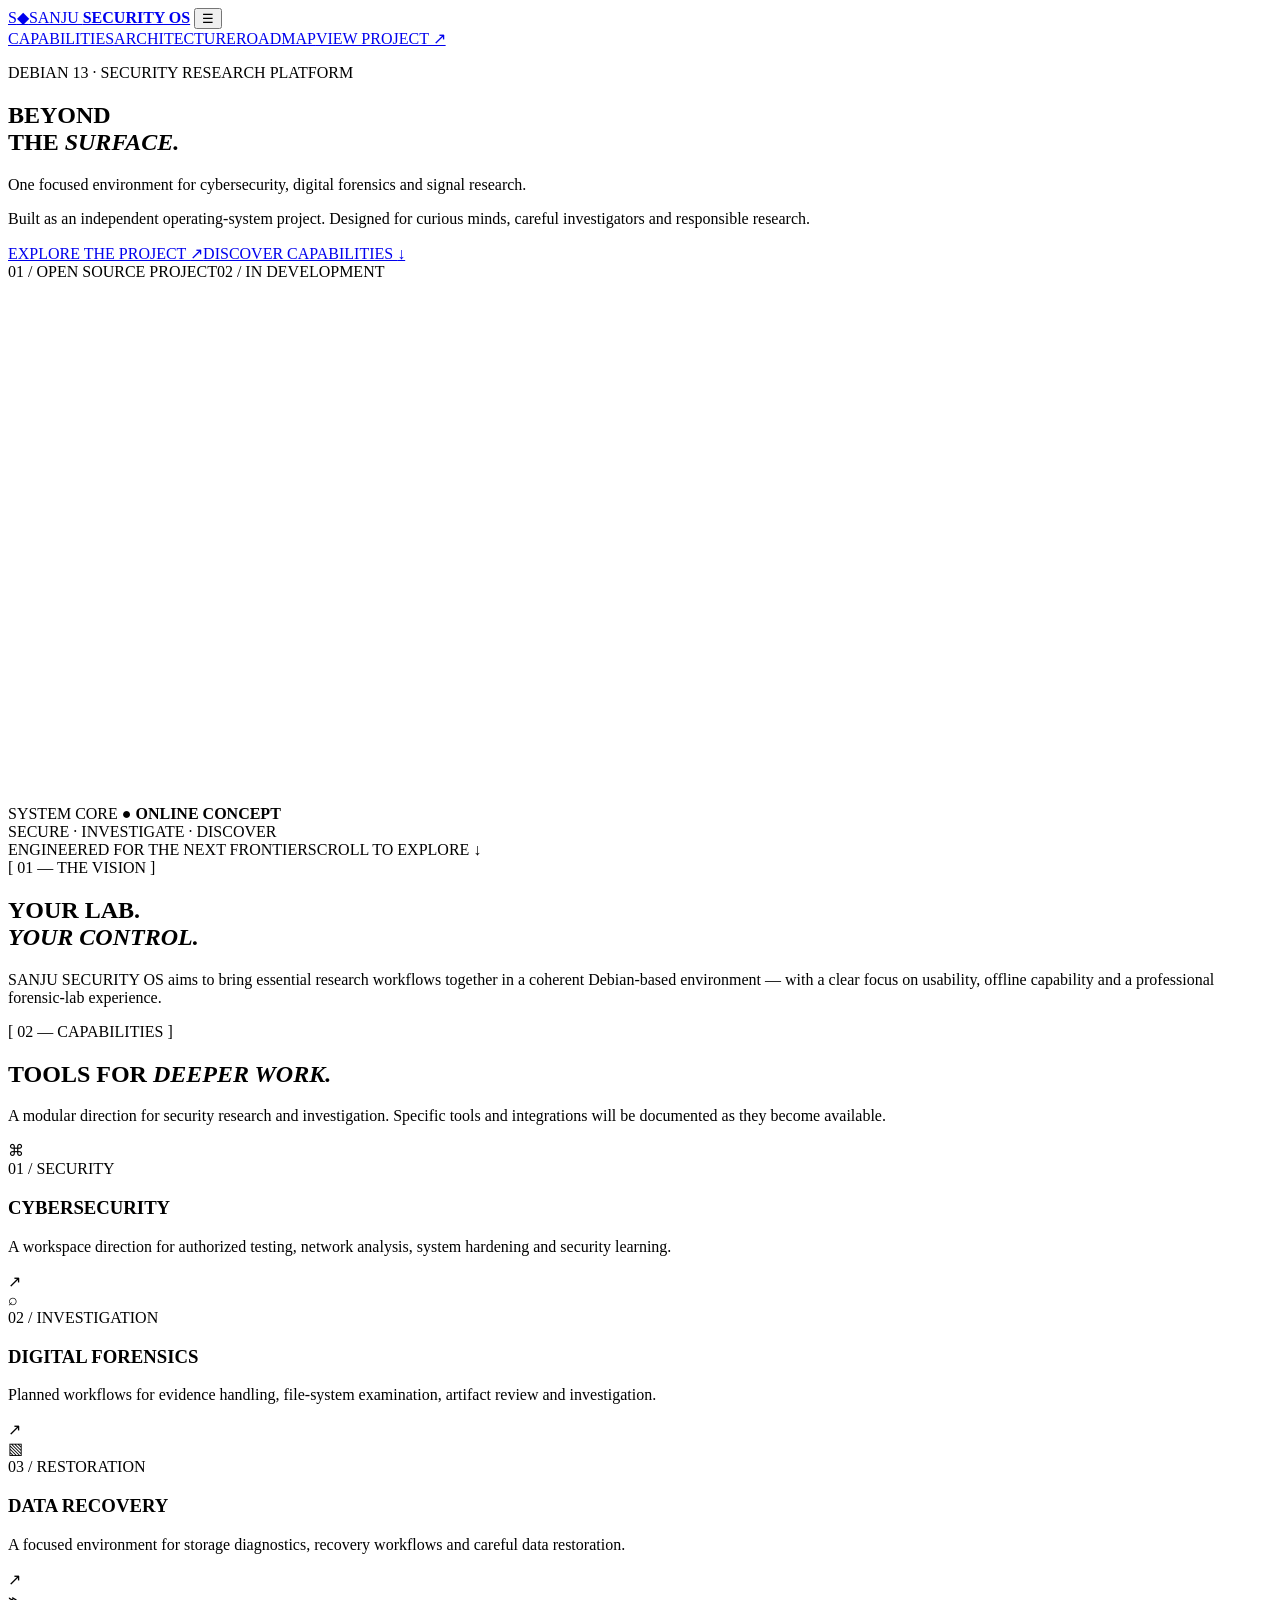
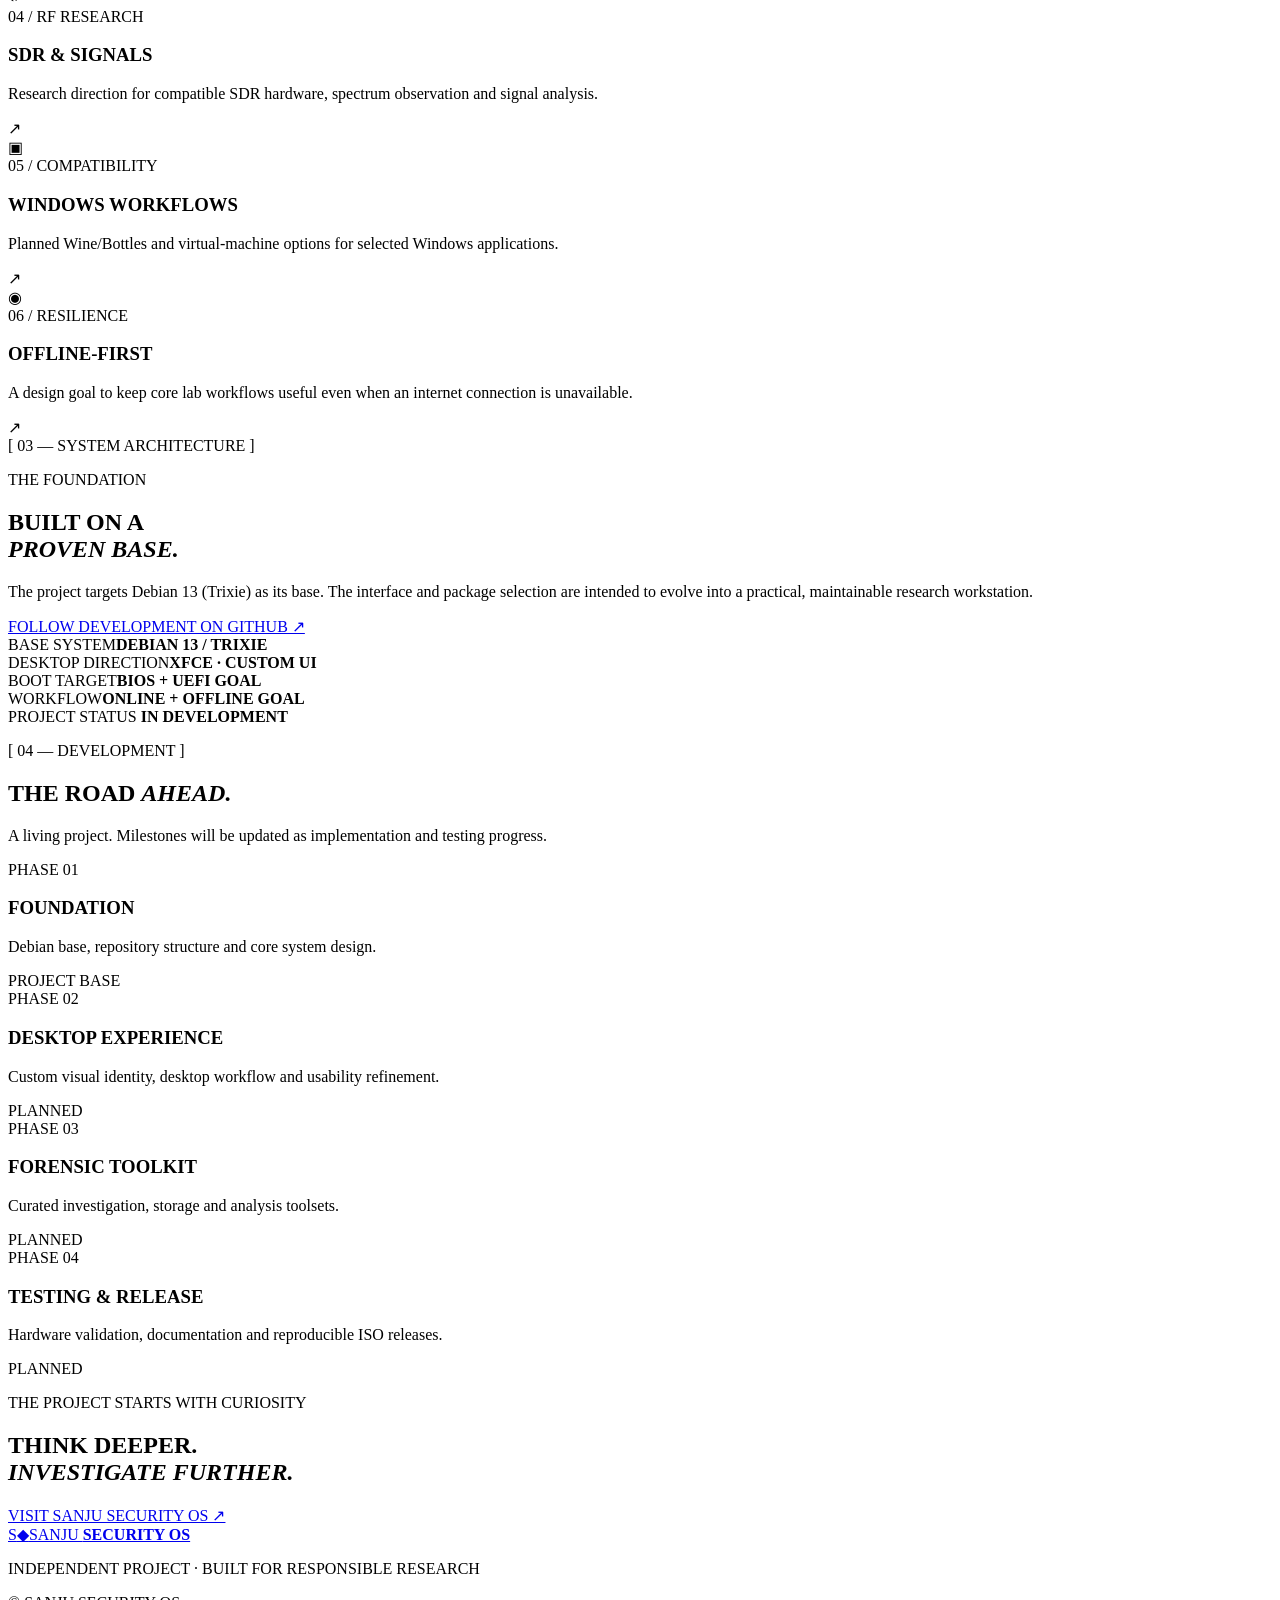
==== index.html @ 7217be0c "Add index.html" ====
<!doctype html>
<html lang="en">
<head>
  <meta charset="utf-8">
  <meta name="viewport" content="width=device-width, initial-scale=1">
  <meta name="theme-color" content="#070b10">
  <meta name="description" content="SANJU SECURITY OS — a Debian 13-based cybersecurity, digital forensics and research workstation project.">
  <title>SANJU SECURITY OS | Beyond the Surface</title>
  <link rel="preconnect" href="https://fonts.googleapis.com">
  <link rel="preconnect" href="https://fonts.gstatic.com" crossorigin>
  <link href="https://fonts.googleapis.com/css2?family=Orbitron:wght@500;600;700;800&family=Rajdhani:wght@400;500;600;700&display=swap" rel="stylesheet">
  <link rel="stylesheet" href="style.css">
</head>
<body>
  <div class="noise" aria-hidden="true"></div>
  <header class="topbar">
    <a class="brand" href="#home" aria-label="SANJU SECURITY OS home"><span class="brand-mark">S<span>◆</span></span><span>SANJU <b>SECURITY OS</b></span></a>
    <button class="menu-toggle" aria-label="Toggle navigation" aria-expanded="false">☰</button>
    <nav class="nav">
      <a href="#features">CAPABILITIES</a><a href="#architecture">ARCHITECTURE</a><a href="#roadmap">ROADMAP</a><a class="nav-cta" href="https://github.com/sanju-codes/SANJU-OS" target="_blank" rel="noreferrer">VIEW PROJECT ↗</a>
    </nav>
  </header>

  <main>
    <section class="hero" id="home">
      <div class="hero-grid"></div>
      <div class="hero-copy">
        <p class="eyebrow"><span class="pulse"></span> DEBIAN 13 · SECURITY RESEARCH PLATFORM</p>
        <h1>BEYOND<br>THE <em>SURFACE.</em></h1>
        <p class="hero-lead">One focused environment for cybersecurity, digital forensics and signal research.</p>
        <p class="hero-note">Built as an independent operating-system project. Designed for curious minds, careful investigators and responsible research.</p>
        <div class="hero-actions"><a class="button primary" href="https://github.com/sanju-codes/SANJU-OS" target="_blank" rel="noreferrer">EXPLORE THE PROJECT <span>↗</span></a><a class="button ghost" href="#features">DISCOVER CAPABILITIES <span>↓</span></a></div>
        <div class="hero-meta"><span>01 / OPEN SOURCE PROJECT</span><span>02 / IN DEVELOPMENT</span></div>
      </div>
      <div class="core-wrap" aria-label="Abstract animated security core illustration">
        <div class="orbit orbit-one"></div><div class="orbit orbit-two"></div><div class="orbit orbit-three"></div>
        <div class="core-halo"></div><canvas id="core-canvas" width="520" height="520"></canvas>
        <div class="core-label label-top">SYSTEM CORE <b>● ONLINE CONCEPT</b></div>
        <div class="core-label label-bottom">SECURE · INVESTIGATE · DISCOVER</div>
      </div>
      <div class="hero-bottom"><span>ENGINEERED FOR THE NEXT FRONTIER</span><span class="scroll-hint">SCROLL TO EXPLORE ↓</span></div>
    </section>

    <section class="intro section-pad">
      <div class="section-index">[ 01 — THE VISION ]</div>
      <div><h2>YOUR LAB.<br><em>YOUR CONTROL.</em></h2><p class="intro-text">SANJU SECURITY OS aims to bring essential research workflows together in a coherent Debian-based environment — with a clear focus on usability, offline capability and a professional forensic-lab experience.</p></div>
    </section>

    <section class="features section-pad" id="features">
      <div class="section-head"><div><p class="eyebrow">[ 02 — CAPABILITIES ]</p><h2>TOOLS FOR <em>DEEPER WORK.</em></h2></div><p class="section-desc">A modular direction for security research and investigation. Specific tools and integrations will be documented as they become available.</p></div>
      <div class="feature-grid">
        <article class="feature-card"><div class="feature-icon">⌘</div><span class="card-no">01 / SECURITY</span><h3>CYBERSECURITY</h3><p>A workspace direction for authorized testing, network analysis, system hardening and security learning.</p><span class="card-arrow">↗</span></article>
        <article class="feature-card"><div class="feature-icon">⌕</div><span class="card-no">02 / INVESTIGATION</span><h3>DIGITAL FORENSICS</h3><p>Planned workflows for evidence handling, file-system examination, artifact review and investigation.</p><span class="card-arrow">↗</span></article>
        <article class="feature-card"><div class="feature-icon">▧</div><span class="card-no">03 / RESTORATION</span><h3>DATA RECOVERY</h3><p>A focused environment for storage diagnostics, recovery workflows and careful data restoration.</p><span class="card-arrow">↗</span></article>
        <article class="feature-card"><div class="feature-icon">⌁</div><span class="card-no">04 / RF RESEARCH</span><h3>SDR &amp; SIGNALS</h3><p>Research direction for compatible SDR hardware, spectrum observation and signal analysis.</p><span class="card-arrow">↗</span></article>
        <article class="feature-card"><div class="feature-icon">▣</div><span class="card-no">05 / COMPATIBILITY</span><h3>WINDOWS WORKFLOWS</h3><p>Planned Wine/Bottles and virtual-machine options for selected Windows applications.</p><span class="card-arrow">↗</span></article>
        <article class="feature-card"><div class="feature-icon">◉</div><span class="card-no">06 / RESILIENCE</span><h3>OFFLINE-FIRST</h3><p>A design goal to keep core lab workflows useful even when an internet connection is unavailable.</p><span class="card-arrow">↗</span></article>
      </div>
    </section>

    <section class="architecture section-pad" id="architecture">
      <div class="section-index">[ 03 — SYSTEM ARCHITECTURE ]</div>
      <div class="architecture-content"><div><p class="eyebrow">THE FOUNDATION</p><h2>BUILT ON A<br><em>PROVEN BASE.</em></h2><p class="section-desc">The project targets Debian 13 (Trixie) as its base. The interface and package selection are intended to evolve into a practical, maintainable research workstation.</p><a class="text-link" href="https://github.com/sanju-codes/SANJU-OS" target="_blank" rel="noreferrer">FOLLOW DEVELOPMENT ON GITHUB ↗</a></div>
        <div class="spec-panel"><div class="spec-row"><span>BASE SYSTEM</span><b>DEBIAN 13 / TRIXIE</b></div><div class="spec-row"><span>DESKTOP DIRECTION</span><b>XFCE · CUSTOM UI</b></div><div class="spec-row"><span>BOOT TARGET</span><b>BIOS + UEFI GOAL</b></div><div class="spec-row"><span>WORKFLOW</span><b>ONLINE + OFFLINE GOAL</b></div><div class="spec-row"><span>PROJECT STATUS</span><b class="status"><i></i> IN DEVELOPMENT</b></div></div>
      </div>
    </section>

    <section class="roadmap section-pad" id="roadmap">
      <div class="section-head"><div><p class="eyebrow">[ 04 — DEVELOPMENT ]</p><h2>THE ROAD <em>AHEAD.</em></h2></div><p class="section-desc">A living project. Milestones will be updated as implementation and testing progress.</p></div>
      <div class="timeline"><div class="milestone"><span class="milestone-no">PHASE 01</span><div><h3>FOUNDATION</h3><p>Debian base, repository structure and core system design.</p></div><span class="milestone-state">PROJECT BASE</span></div><div class="milestone"><span class="milestone-no">PHASE 02</span><div><h3>DESKTOP EXPERIENCE</h3><p>Custom visual identity, desktop workflow and usability refinement.</p></div><span class="milestone-state">PLANNED</span></div><div class="milestone"><span class="milestone-no">PHASE 03</span><div><h3>FORENSIC TOOLKIT</h3><p>Curated investigation, storage and analysis toolsets.</p></div><span class="milestone-state">PLANNED</span></div><div class="milestone"><span class="milestone-no">PHASE 04</span><div><h3>TESTING &amp; RELEASE</h3><p>Hardware validation, documentation and reproducible ISO releases.</p></div><span class="milestone-state">PLANNED</span></div></div>
    </section>

    <section class="closing"><div class="closing-glow"></div><p class="eyebrow">THE PROJECT STARTS WITH CURIOSITY</p><h2>THINK DEEPER.<br><em>INVESTIGATE FURTHER.</em></h2><a class="button primary" href="https://github.com/sanju-codes/SANJU-OS" target="_blank" rel="noreferrer">VISIT SANJU SECURITY OS ↗</a></section>
  </main>
  <footer><a class="brand" href="#home"><span class="brand-mark">S<span>◆</span></span><span>SANJU <b>SECURITY OS</b></span></a><p>INDEPENDENT PROJECT · BUILT FOR RESPONSIBLE RESEARCH</p><span>© <span id="year"></span> SANJU SECURITY OS</span></footer>
  <script src="main.js"></script>
</body>
</html>
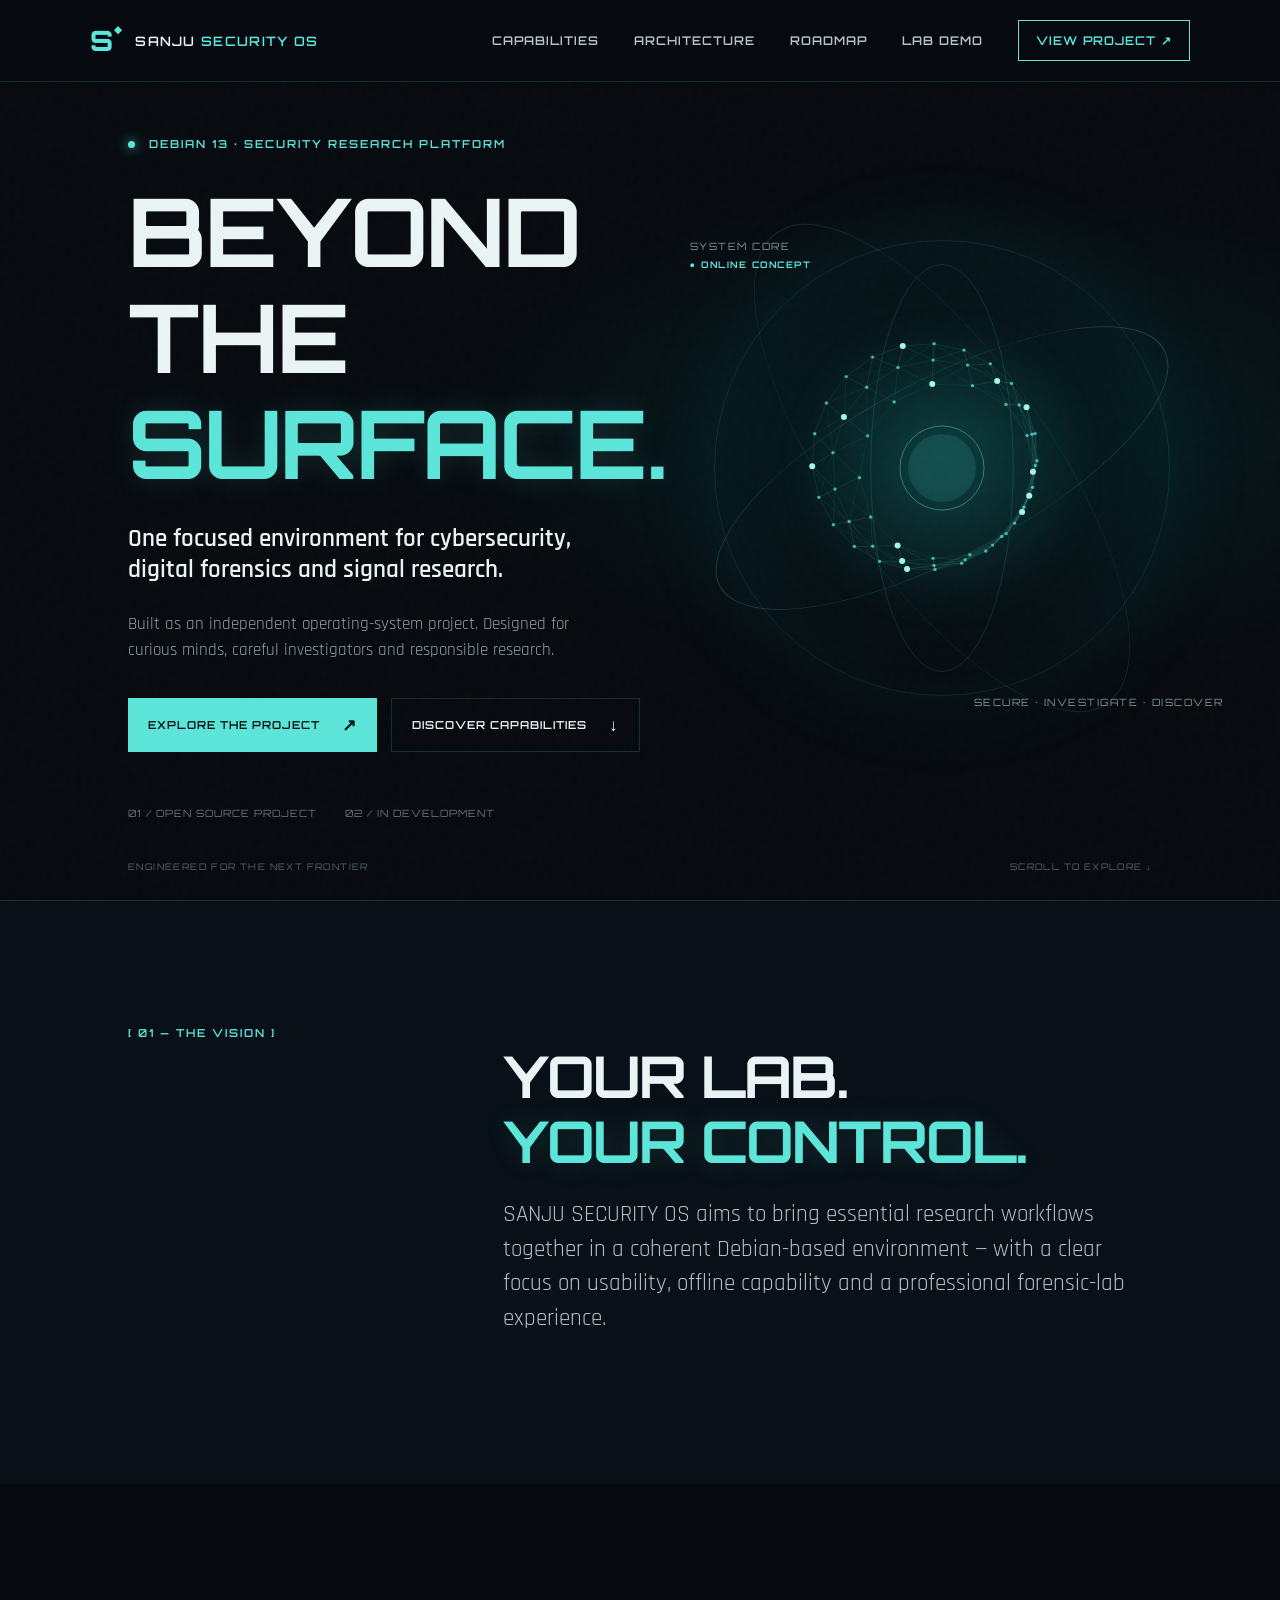
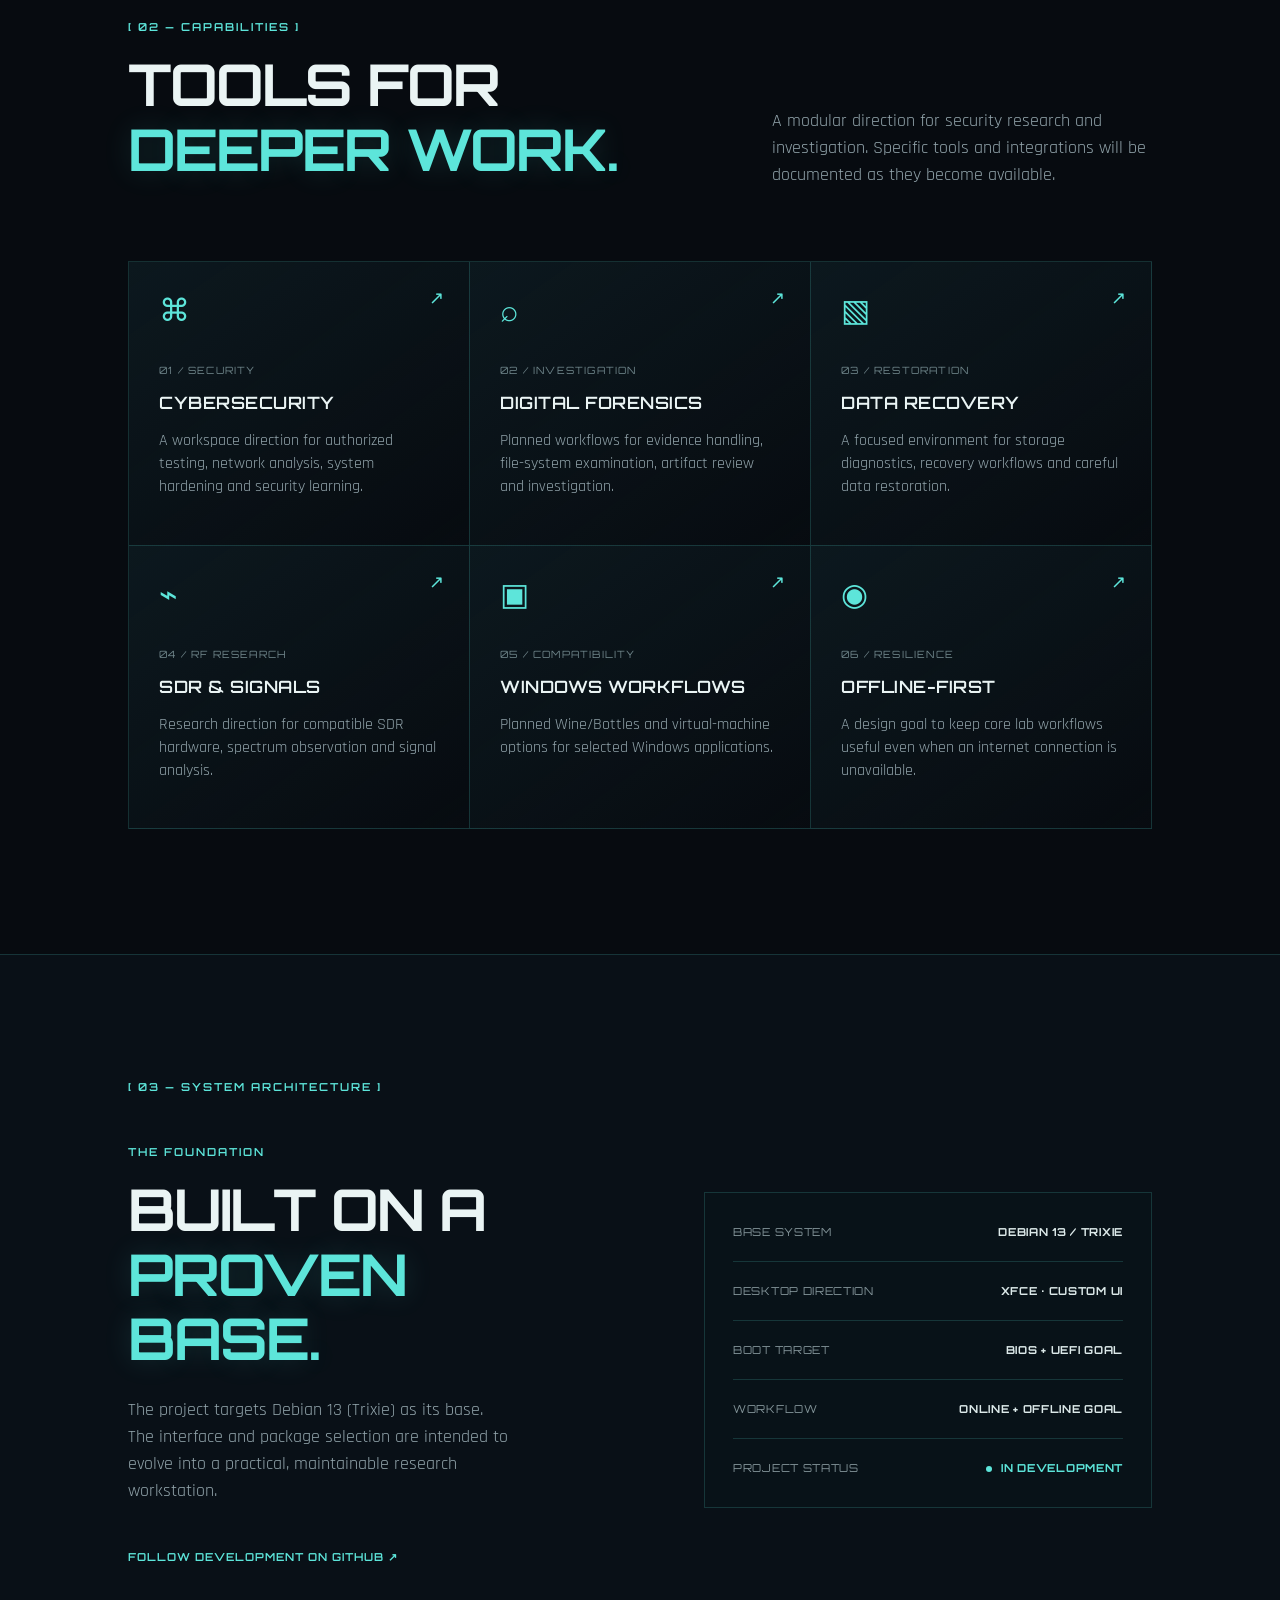
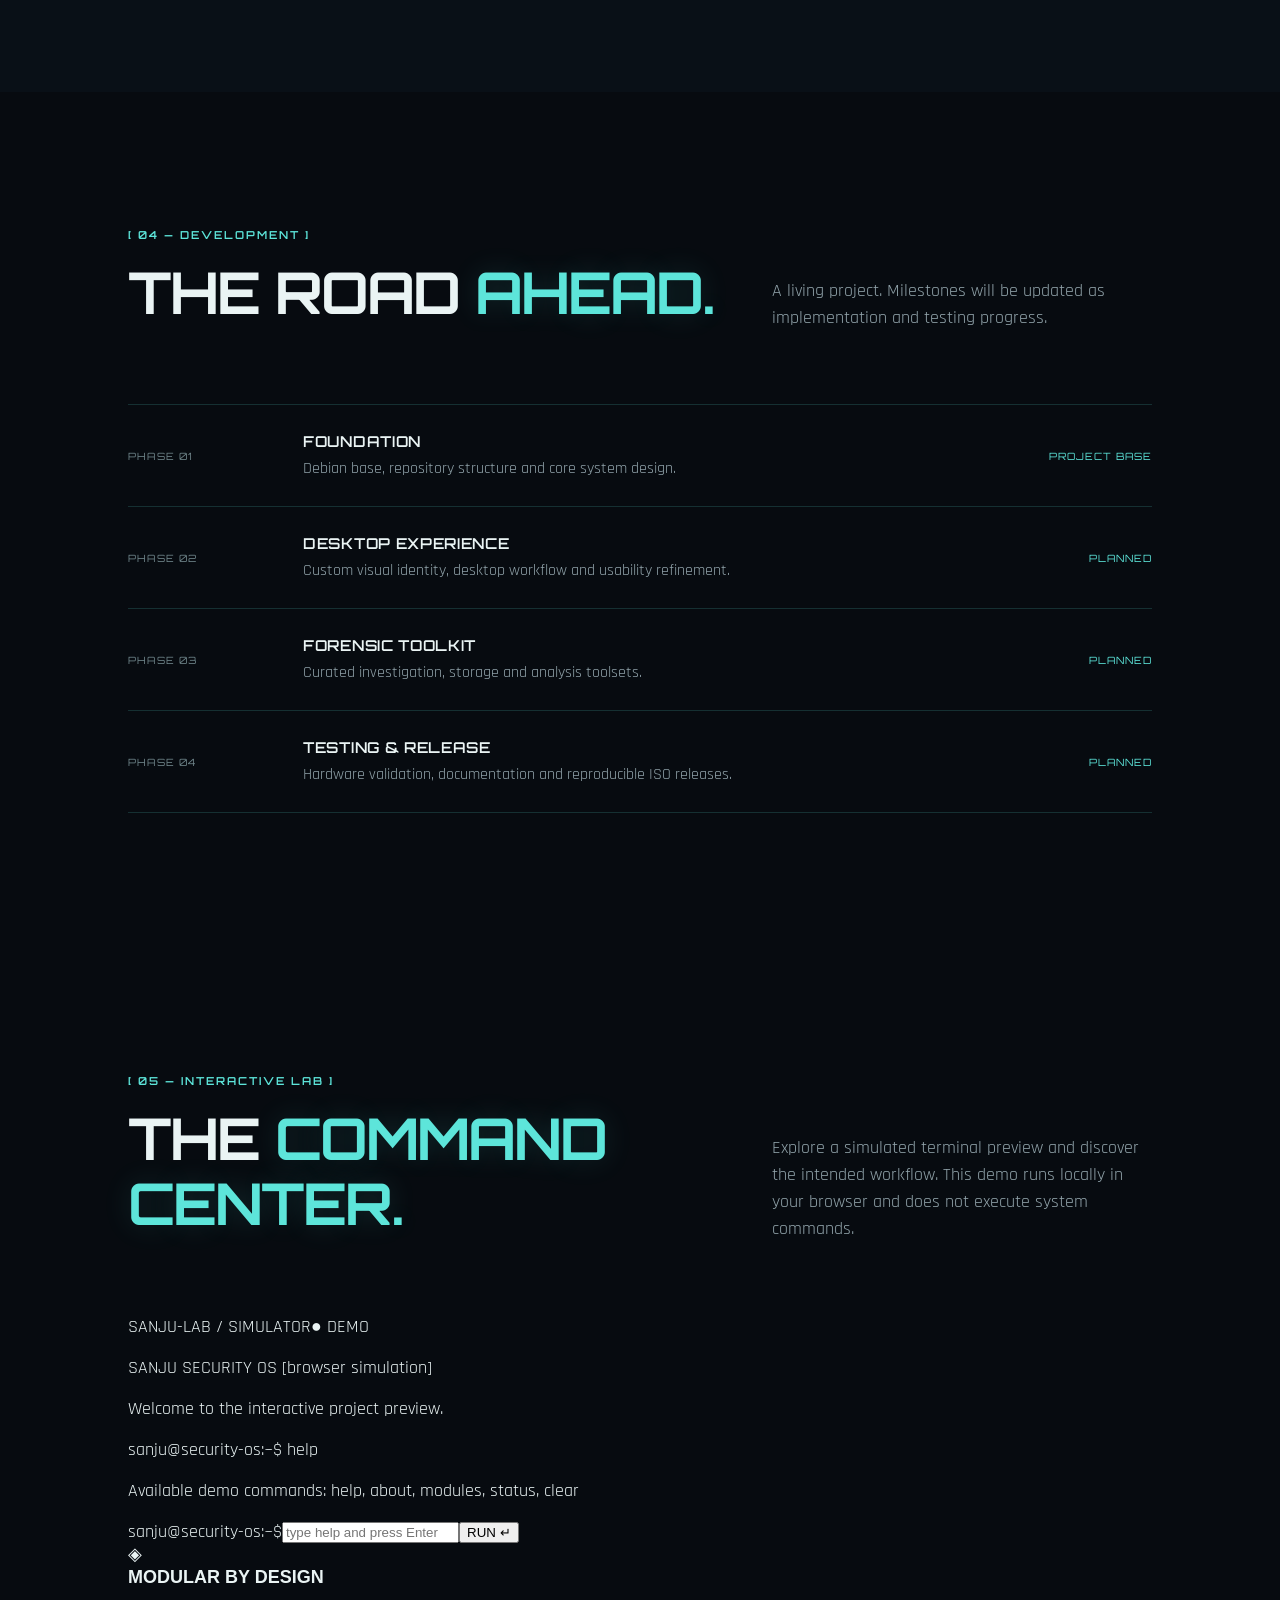
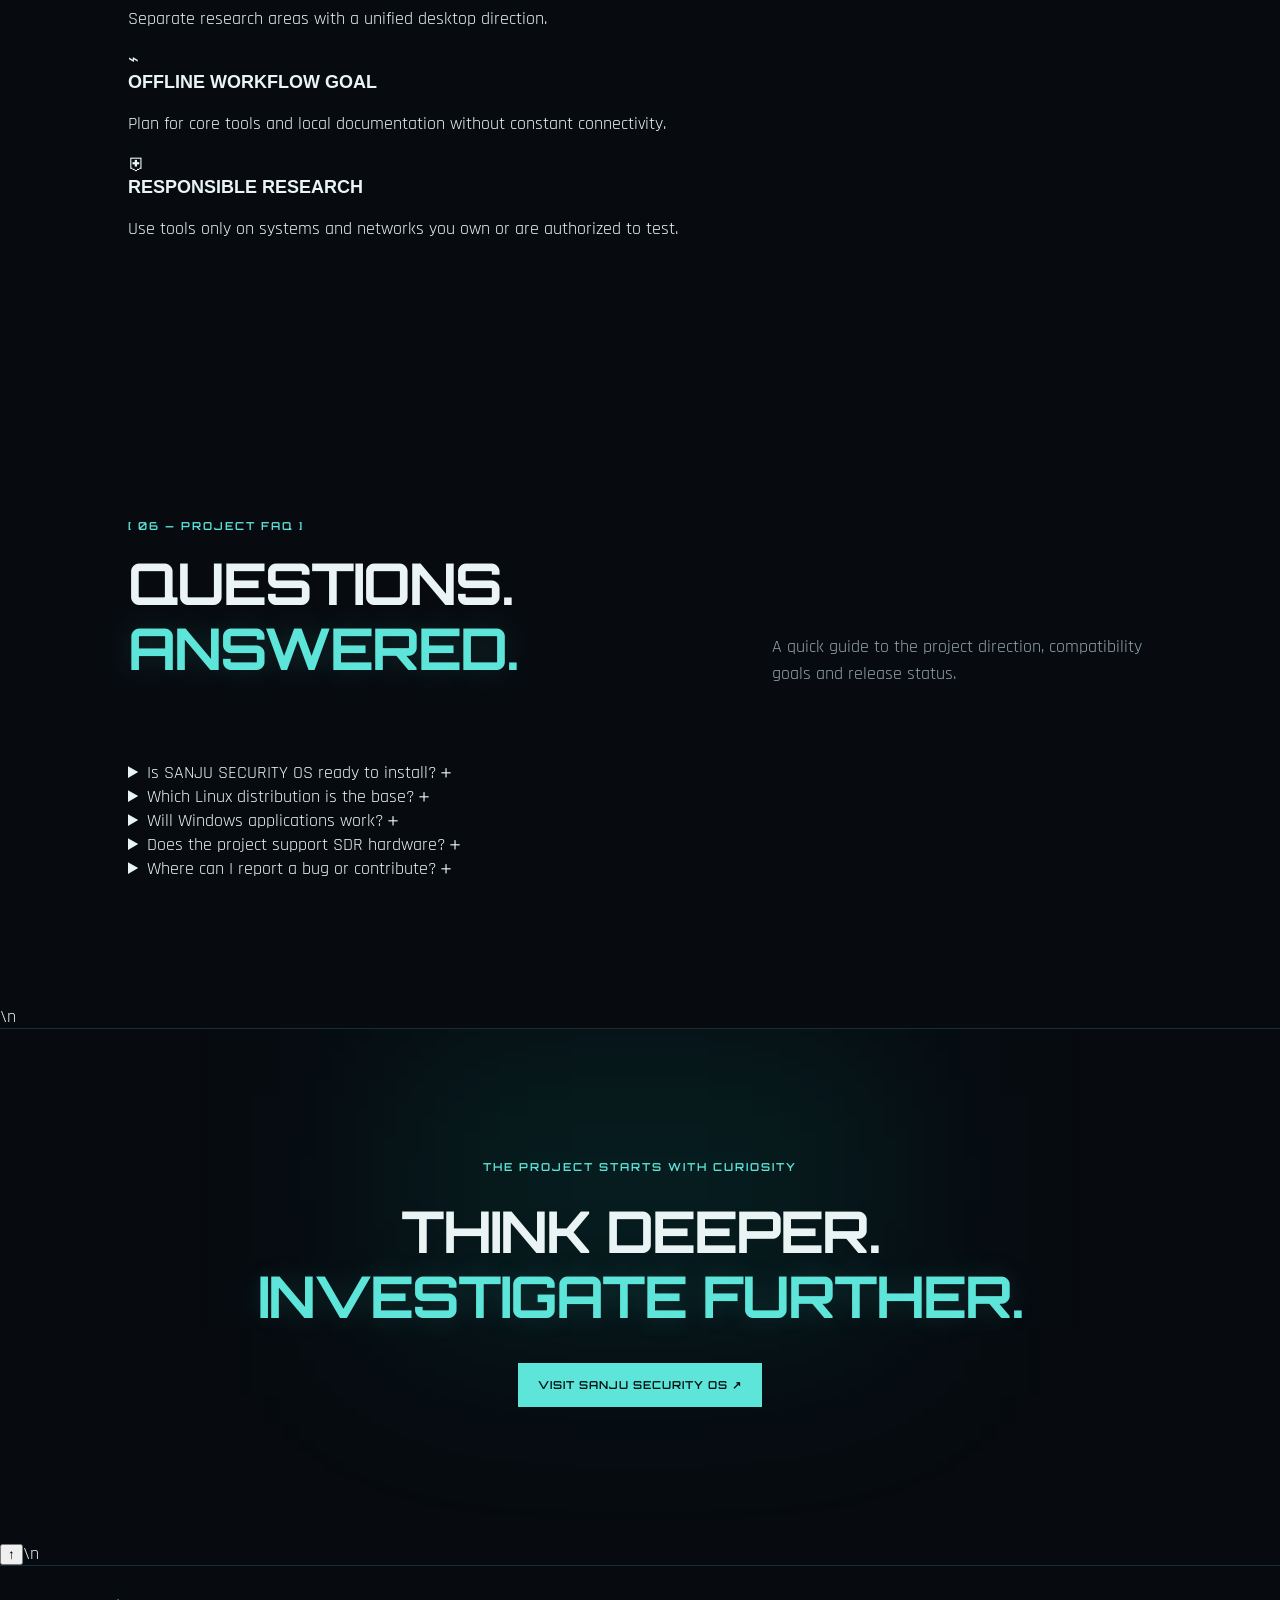
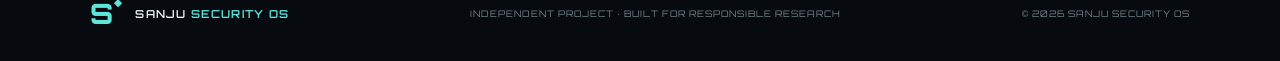
==== commit 980e8830: "Add interactive lab and project FAQ sections" ====
--- a/index.html
+++ b/index.html
@@ -17,7 +17,7 @@
     <a class="brand" href="#home" aria-label="SANJU SECURITY OS home"><span class="brand-mark">S<span>◆</span></span><span>SANJU <b>SECURITY OS</b></span></a>
     <button class="menu-toggle" aria-label="Toggle navigation" aria-expanded="false">☰</button>
     <nav class="nav">
-      <a href="#features">CAPABILITIES</a><a href="#architecture">ARCHITECTURE</a><a href="#roadmap">ROADMAP</a><a class="nav-cta" href="https://github.com/sanju-codes/SANJU-OS" target="_blank" rel="noreferrer">VIEW PROJECT ↗</a>
+      <a href="#features">CAPABILITIES</a><a href="#architecture">ARCHITECTURE</a><a href="#roadmap">ROADMAP</a><a href="#command-center">LAB DEMO</a><a class="nav-cta" href="https://github.com/sanju-codes/SANJU-OS" target="_blank" rel="noreferrer">VIEW PROJECT ↗</a>
     </nav>
   </header>
 
@@ -70,9 +70,32 @@
       <div class="timeline"><div class="milestone"><span class="milestone-no">PHASE 01</span><div><h3>FOUNDATION</h3><p>Debian base, repository structure and core system design.</p></div><span class="milestone-state">PROJECT BASE</span></div><div class="milestone"><span class="milestone-no">PHASE 02</span><div><h3>DESKTOP EXPERIENCE</h3><p>Custom visual identity, desktop workflow and usability refinement.</p></div><span class="milestone-state">PLANNED</span></div><div class="milestone"><span class="milestone-no">PHASE 03</span><div><h3>FORENSIC TOOLKIT</h3><p>Curated investigation, storage and analysis toolsets.</p></div><span class="milestone-state">PLANNED</span></div><div class="milestone"><span class="milestone-no">PHASE 04</span><div><h3>TESTING &amp; RELEASE</h3><p>Hardware validation, documentation and reproducible ISO releases.</p></div><span class="milestone-state">PLANNED</span></div></div>
     </section>
 
-    <section class="closing"><div class="closing-glow"></div><p class="eyebrow">THE PROJECT STARTS WITH CURIOSITY</p><h2>THINK DEEPER.<br><em>INVESTIGATE FURTHER.</em></h2><a class="button primary" href="https://github.com/sanju-codes/SANJU-OS" target="_blank" rel="noreferrer">VISIT SANJU SECURITY OS ↗</a></section>
+
+    <section class="command-center section-pad" id="command-center">
+      <div class="section-head"><div><p class="eyebrow">[ 05 — INTERACTIVE LAB ]</p><h2>THE <em>COMMAND CENTER.</em></h2></div><p class="section-desc">Explore a simulated terminal preview and discover the intended workflow. This demo runs locally in your browser and does not execute system commands.</p></div>
+      <div class="lab-grid">
+        <div class="terminal-card">
+          <div class="terminal-top"><div class="terminal-dots"><i></i><i></i><i></i></div><span>SANJU-LAB / SIMULATOR</span><span class="terminal-live">● DEMO</span></div>
+          <div class="terminal-body" id="terminal-output" aria-live="polite"><p><span class="term-muted">SANJU SECURITY OS [browser simulation]</span></p><p>Welcome to the interactive project preview.</p><p><span class="term-prompt">sanju@security-os:~$</span> <span class="term-command">help</span></p><p class="term-success">Available demo commands: help, about, modules, status, clear</p></div>
+          <form class="terminal-input-row" id="terminal-form"><label for="terminal-input">sanju@security-os:~$</label><input id="terminal-input" autocomplete="off" spellcheck="false" placeholder="type help and press Enter" aria-label="Demo terminal command"><button type="submit">RUN ↵</button></form>
+        </div>
+        <div class="lab-side"><div class="lab-stat"><span class="lab-stat-icon">◈</span><div><b>MODULAR BY DESIGN</b><p>Separate research areas with a unified desktop direction.</p></div></div><div class="lab-stat"><span class="lab-stat-icon">⌁</span><div><b>OFFLINE WORKFLOW GOAL</b><p>Plan for core tools and local documentation without constant connectivity.</p></div></div><div class="lab-stat"><span class="lab-stat-icon">⛨</span><div><b>RESPONSIBLE RESEARCH</b><p>Use tools only on systems and networks you own or are authorized to test.</p></div></div></div>
+      </div>
+    </section>
+
+    <section class="faq section-pad" id="faq">
+      <div class="section-head"><div><p class="eyebrow">[ 06 — PROJECT FAQ ]</p><h2>QUESTIONS.<br><em>ANSWERED.</em></h2></div><p class="section-desc">A quick guide to the project direction, compatibility goals and release status.</p></div>
+      <div class="faq-list">
+        <details><summary>Is SANJU SECURITY OS ready to install?<span>＋</span></summary><p>The project is in development. Check the main OS repository for verified build instructions and published releases before attempting installation.</p></details>
+        <details><summary>Which Linux distribution is the base?<span>＋</span></summary><p>The current project target is Debian 13 (Trixie). Desktop components and package selections may change as development progresses.</p></details>
+        <details><summary>Will Windows applications work?<span>＋</span></summary><p>The direction is a hybrid approach using Wine/Bottles for suitable applications and a Windows virtual machine where full Windows compatibility is required. Compatibility is application- and hardware-dependent.</p></details>
+        <details><summary>Does the project support SDR hardware?<span>＋</span></summary><p>SDR support is a planned research area. Device support depends on the hardware, drivers and selected software packages.</p></details>
+        <details><summary>Where can I report a bug or contribute?<span>＋</span></summary><p>Visit the GitHub repository to review the project, open an issue or follow development updates.</p></details>
+      </div>
+    </section>
+\n    <section class="closing"><div class="closing-glow"></div><p class="eyebrow">THE PROJECT STARTS WITH CURIOSITY</p><h2>THINK DEEPER.<br><em>INVESTIGATE FURTHER.</em></h2><a class="button primary" href="https://github.com/sanju-codes/SANJU-OS" target="_blank" rel="noreferrer">VISIT SANJU SECURITY OS ↗</a></section>
   </main>
-  <footer><a class="brand" href="#home"><span class="brand-mark">S<span>◆</span></span><span>SANJU <b>SECURITY OS</b></span></a><p>INDEPENDENT PROJECT · BUILT FOR RESPONSIBLE RESEARCH</p><span>© <span id="year"></span> SANJU SECURITY OS</span></footer>
+  <button class="back-to-top" id="back-to-top" aria-label="Back to top">↑</button>\n  <footer><a class="brand" href="#home"><span class="brand-mark">S<span>◆</span></span><span>SANJU <b>SECURITY OS</b></span></a><p>INDEPENDENT PROJECT · BUILT FOR RESPONSIBLE RESEARCH</p><span>© <span id="year"></span> SANJU SECURITY OS</span></footer>
   <script src="main.js"></script>
 </body>
 </html>
--- a/style.css
+++ b/style.css
@@ -0,0 +1,4 @@
+:root{--bg:#070b10;--panel:#0b131b;--line:rgba(93,229,218,.17);--cyan:#5de5da;--white:#eaf4f4;--muted:#91a3aa;--font:'Rajdhani',sans-serif;--display:'Orbitron',sans-serif}*{box-sizing:border-box}html{scroll-behavior:smooth}body{margin:0;background:var(--bg);color:var(--white);font-family:var(--font);font-size:18px;overflow-x:hidden}a{color:inherit;text-decoration:none}.noise{position:fixed;inset:0;pointer-events:none;z-index:5;opacity:.035;background-image:url("data:image/svg+xml,%3Csvg viewBox='0 0 180 180' xmlns='http://www.w3.org/2000/svg'%3E%3Cfilter id='n'%3E%3CfeTurbulence type='fractalNoise' baseFrequency='.9' numOctaves='3' stitchTiles='stitch'/%3E%3C/filter%3E%3Crect width='100%25' height='100%25' filter='url(%23n)' opacity='.5'/%3E%3C/svg%3E")}.topbar{height:82px;padding:0 7vw;display:flex;align-items:center;justify-content:space-between;border-bottom:1px solid var(--line);position:absolute;z-index:10;width:100%;top:0;background:rgba(7,11,16,.76);backdrop-filter:blur(14px)}.brand{display:flex;align-items:center;gap:12px;font:600 13px var(--display);letter-spacing:1.3px}.brand b{color:var(--cyan);font-weight:600}.brand-mark{font:800 28px var(--display);color:var(--cyan);position:relative}.brand-mark span{font-size:10px;vertical-align:top}.nav{display:flex;align-items:center;gap:35px;font:600 12px var(--display);letter-spacing:1px;color:#b4c4c8}.nav a:hover,.text-link:hover{color:var(--cyan)}.nav-cta{border:1px solid var(--cyan);padding:12px 17px;color:var(--cyan)}.menu-toggle{display:none;background:none;border:0;color:var(--cyan);font-size:25px}.hero{min-height:760px;height:100vh;max-height:980px;position:relative;display:flex;align-items:center;padding:125px 10vw 80px;overflow:hidden}.hero-grid{position:absolute;inset:0;background-image:linear-gradient(rgba(93,229,218,.045) 1px,transparent 1px),linear-gradient(90deg,rgba(93,229,218,.045) 1px,transparent 1px);background-size:65px 65px;mask-image:linear-gradient(90deg,black,transparent 90%)}.hero:after{content:"";position:absolute;inset:0;background:radial-gradient(ellipse at 76% 48%,rgba(0,175,168,.12),transparent 37%),linear-gradient(90deg,var(--bg) 0%,rgba(7,11,16,.92) 40%,transparent 100%);pointer-events:none}.hero-copy{position:relative;z-index:2;width:55%;max-width:690px}.eyebrow,.section-index{font:600 11px var(--display);letter-spacing:2px;color:var(--cyan)}.pulse{display:inline-block;width:7px;height:7px;border-radius:50%;background:var(--cyan);box-shadow:0 0 12px var(--cyan);margin-right:9px}h1,h2{font-family:var(--display);font-weight:700;letter-spacing:-2px;line-height:1.12}h1{font-size:clamp(48px,7.4vw,100px);margin:27px 0}h1 em,h2 em{font-style:normal;color:var(--cyan);text-shadow:0 0 28px rgba(93,229,218,.16)}.hero-lead{font-size:25px;line-height:1.25;max-width:500px;font-weight:600}.hero-note{color:var(--muted);max-width:480px;line-height:1.55;font-size:17px}.hero-actions{display:flex;gap:14px;margin-top:34px;flex-wrap:wrap}.button{display:inline-flex;align-items:center;gap:22px;padding:15px 20px;font:600 11px var(--display);letter-spacing:1px;transition:.25s}.button span{font-size:17px}.primary{background:var(--cyan);color:#031012}.primary:hover{box-shadow:0 0 30px rgba(93,229,218,.3);transform:translateY(-3px)}.ghost{border:1px solid var(--line);color:var(--white)}.ghost:hover{border-color:var(--cyan);color:var(--cyan)}.hero-meta{display:flex;gap:28px;margin-top:55px;color:#65767c;font:10px var(--display);letter-spacing:1px}.core-wrap{position:absolute;width:min(48vw,600px);aspect-ratio:1;right:3vw;top:50%;transform:translateY(-47%);z-index:1}.core-wrap:before{content:"";position:absolute;inset:12%;border:1px solid rgba(93,229,218,.12);border-radius:50%;box-shadow:0 0 100px rgba(0,190,180,.08),inset 0 0 90px rgba(0,190,180,.06)}#core-canvas{position:absolute;width:100%;height:100%;inset:0}.orbit{position:absolute;border:1px solid rgba(93,229,218,.22);border-radius:50%;inset:8%;transform:rotate(-28deg) scaleY(.35)}.orbit-two{inset:2%;transform:rotate(55deg) scaleY(.38);border-color:rgba(93,229,218,.13)}.orbit-three{inset:16%;transform:rotate(90deg) scaleY(.35);border-color:rgba(93,229,218,.2)}.core-halo{position:absolute;inset:25%;border-radius:50%;background:radial-gradient(circle,rgba(40,226,211,.18),transparent 68%);filter:blur(18px)}.core-label{position:absolute;font:10px var(--display);letter-spacing:1.5px;color:#81969a}.core-label b{display:block;color:var(--cyan);font-size:9px;margin-top:7px}.label-top{top:12%;left:8%}.label-bottom{bottom:10%;right:3%}.hero-bottom{position:absolute;bottom:28px;left:10vw;right:10vw;display:flex;justify-content:space-between;color:#53666d;font:9px var(--display);letter-spacing:1.4px;z-index:2}.section-pad{padding:125px 10vw}.intro{display:grid;grid-template-columns:1fr 2fr;gap:50px;border-top:1px solid var(--line);background:#091017}.intro h2,.section-head h2,.architecture h2,.closing h2{font-size:clamp(34px,4.5vw,58px);margin:18px 0 25px}.intro-text{font-size:23px;line-height:1.5;color:#b0c0c4;max-width:760px}.section-head{display:flex;justify-content:space-between;align-items:end;gap:40px;margin-bottom:55px}.section-desc{max-width:380px;color:var(--muted);line-height:1.5}.feature-grid{display:grid;grid-template-columns:repeat(3,1fr);border-top:1px solid var(--line);border-left:1px solid var(--line)}.feature-card{min-height:260px;padding:30px;border-right:1px solid var(--line);border-bottom:1px solid var(--line);position:relative;background:linear-gradient(145deg,rgba(16,35,42,.55),rgba(7,11,16,.2));transition:.3s}.feature-card:hover{background:rgba(20,58,62,.42);transform:translateY(-4px)}.feature-icon{font-size:31px;color:var(--cyan);margin-bottom:25px}.card-no,.milestone-no{font:10px var(--display);letter-spacing:1.2px;color:#6f858a}.feature-card h3{font:600 17px var(--display);letter-spacing:.5px;margin:12px 0}.feature-card p{color:var(--muted);line-height:1.45;font-size:16px;max-width:290px}.card-arrow{position:absolute;right:25px;top:25px;color:var(--cyan)}.architecture{background:#091017;border-top:1px solid var(--line)}.architecture-content{display:grid;grid-template-columns:1fr 1fr;gap:10vw;align-items:center;margin-top:40px}.architecture h2{margin-top:18px}.text-link{display:inline-block;margin-top:28px;color:var(--cyan);font:600 11px var(--display);letter-spacing:1px}.spec-panel{border:1px solid var(--line);padding:10px 28px;background:rgba(8,19,25,.75)}.spec-row{display:flex;justify-content:space-between;gap:20px;padding:22px 0;border-bottom:1px solid var(--line);font:11px var(--display);letter-spacing:.7px}.spec-row:last-child{border:0}.spec-row span{color:#829398}.spec-row b{color:#dce9e9;text-align:right}.spec-row .status{color:var(--cyan)}.status i{display:inline-block;width:6px;height:6px;background:var(--cyan);border-radius:50%;margin-right:6px}.timeline{border-top:1px solid var(--line)}.milestone{display:grid;grid-template-columns:150px 1fr 150px;align-items:center;gap:25px;padding:27px 0;border-bottom:1px solid var(--line)}.milestone h3{font:600 15px var(--display);letter-spacing:.7px;margin:0 0 7px}.milestone p{margin:0;color:var(--muted);font-size:16px}.milestone-state{text-align:right;color:var(--cyan);font:10px var(--display);letter-spacing:1px}.closing{text-align:center;padding:120px 20px 135px;position:relative;overflow:hidden;border-top:1px solid var(--line)}.closing-glow{position:absolute;width:500px;height:300px;left:50%;top:0;transform:translateX(-50%);background:rgba(0,190,180,.1);filter:blur(100px);pointer-events:none}.closing>*:not(.closing-glow){position:relative}.closing h2{margin:25px 0 35px}footer{border-top:1px solid var(--line);padding:30px 7vw;display:flex;align-items:center;justify-content:space-between;gap:20px;color:#71848a;font:9px var(--display);letter-spacing:1px}footer .brand{color:var(--white);font-size:11px}footer p{margin:0;text-align:center}
+@media(max-width:900px){.topbar{padding:0 6vw}.nav{gap:18px}.hero{padding-left:7vw;padding-right:7vw}.hero-copy{width:65%}.core-wrap{right:-13vw;opacity:.65}.section-pad{padding:95px 7vw}.feature-grid{grid-template-columns:repeat(2,1fr)}.hero-bottom{left:7vw;right:7vw}.intro{grid-template-columns:1fr;gap:15px}.architecture-content{gap:5vw}}
+@media(max-width:640px){body{font-size:16px}.topbar{height:70px}.menu-toggle{display:block}.nav{display:none;position:absolute;top:69px;left:0;right:0;background:#081118;padding:22px 7vw 28px;flex-direction:column;align-items:stretch;border-bottom:1px solid var(--line)}.nav.open{display:flex}.nav a{padding:10px 0}.nav .nav-cta{text-align:center}.hero{height:auto;min-height:790px;padding:150px 7vw 100px;align-items:flex-start}.hero-copy{width:100%}.hero:after{background:linear-gradient(180deg,rgba(7,11,16,.1),var(--bg) 76%)}h1{font-size:clamp(48px,14vw,76px);margin:25px 0}.hero-lead{font-size:21px}.core-wrap{width:100vw;right:-28vw;top:57%;opacity:.33}.hero-meta{gap:12px;flex-wrap:wrap;margin-top:35px;font-size:8px}.hero-bottom{font-size:8px;bottom:20px}.section-pad{padding:78px 7vw}.section-head{display:block;margin-bottom:35px}.section-head .section-desc{margin-top:15px}.intro-text{font-size:19px}.feature-grid{grid-template-columns:1fr}.feature-card{min-height:220px;padding:25px}.architecture-content{grid-template-columns:1fr;gap:35px}.spec-panel{padding:5px 18px}.spec-row{font-size:9px}.milestone{grid-template-columns:75px 1fr;gap:12px;padding:22px 0}.milestone-state{grid-column:2;text-align:left;font-size:9px}.milestone h3{font-size:12px}.milestone p{font-size:14px}.closing{padding:85px 7vw 95px}footer{padding:28px 7vw;flex-wrap:wrap}footer p{order:3;width:100%;text-align:left}footer>span{font-size:8px}}
+@media(prefers-reduced-motion:reduce){html{scroll-behavior:auto}*,*:before,*:after{animation-duration:.01ms!important;animation-iteration-count:1!important;transition-duration:.01ms!important}}
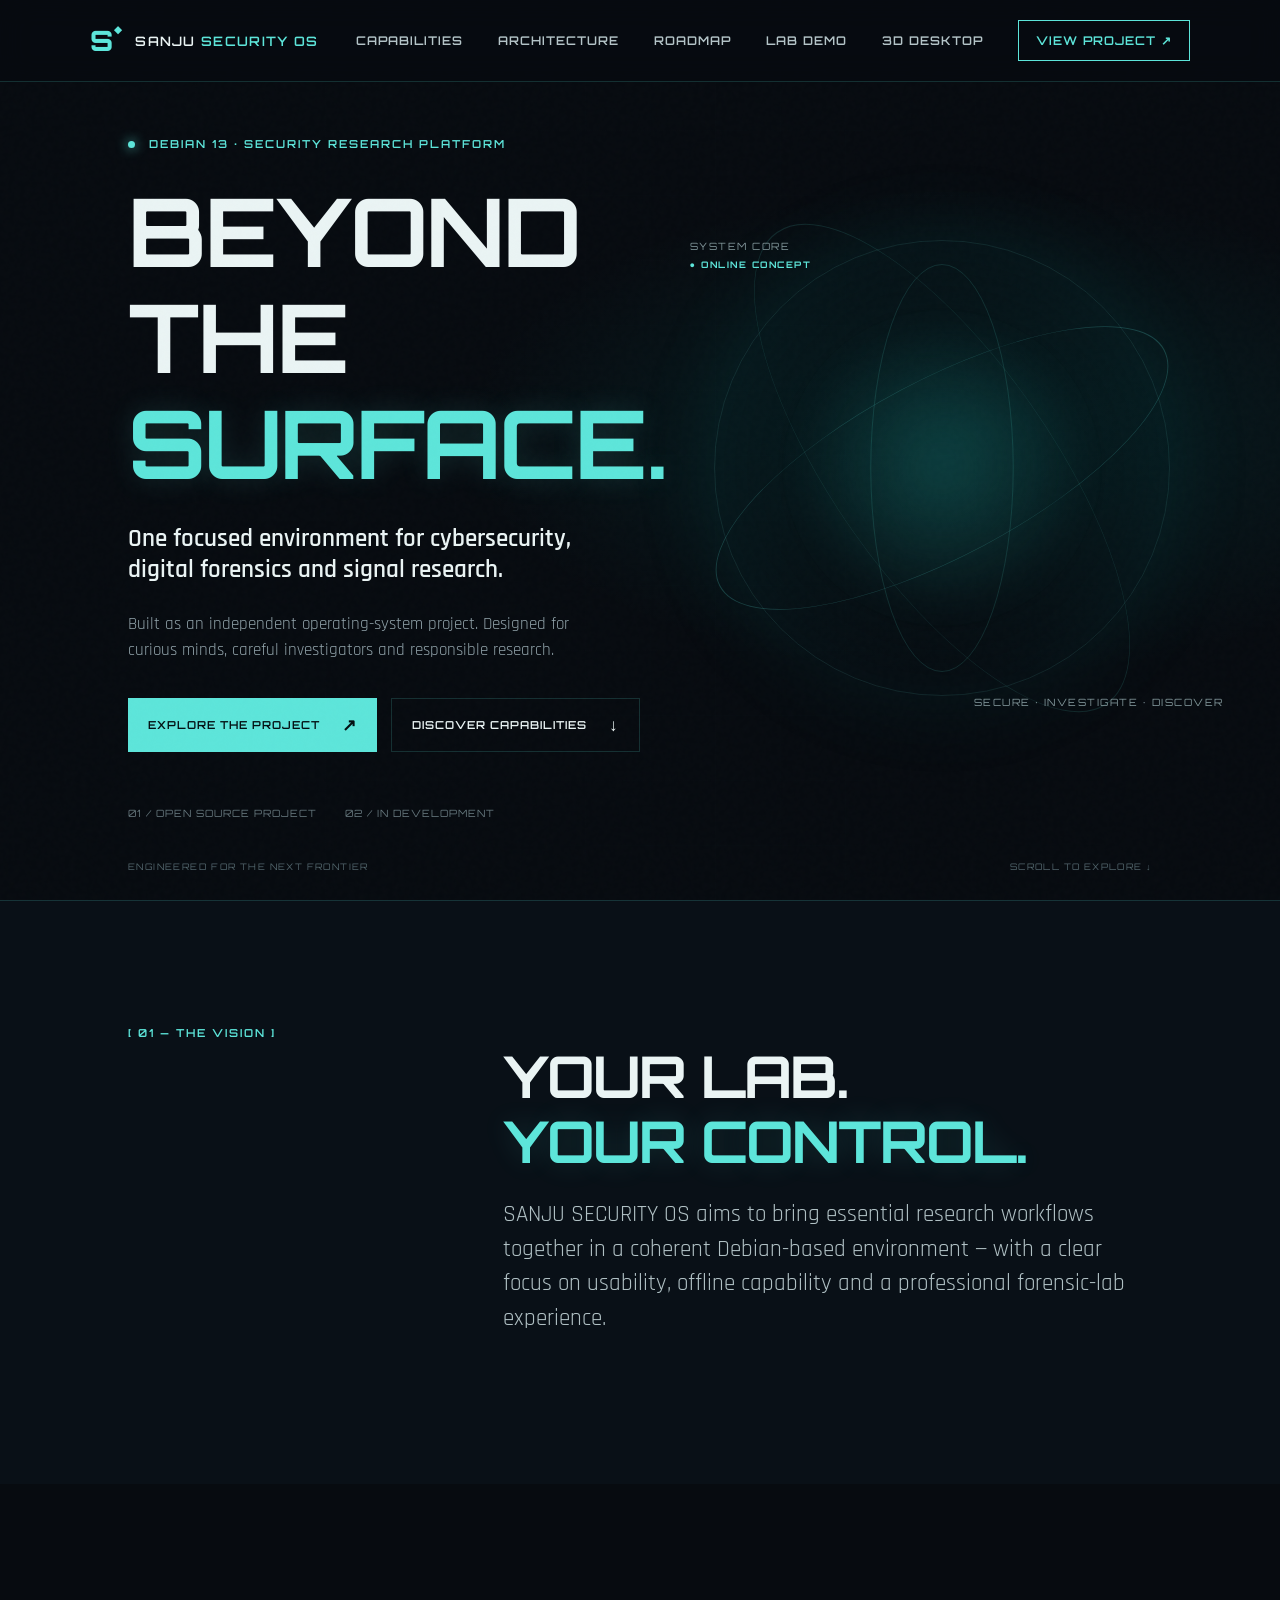
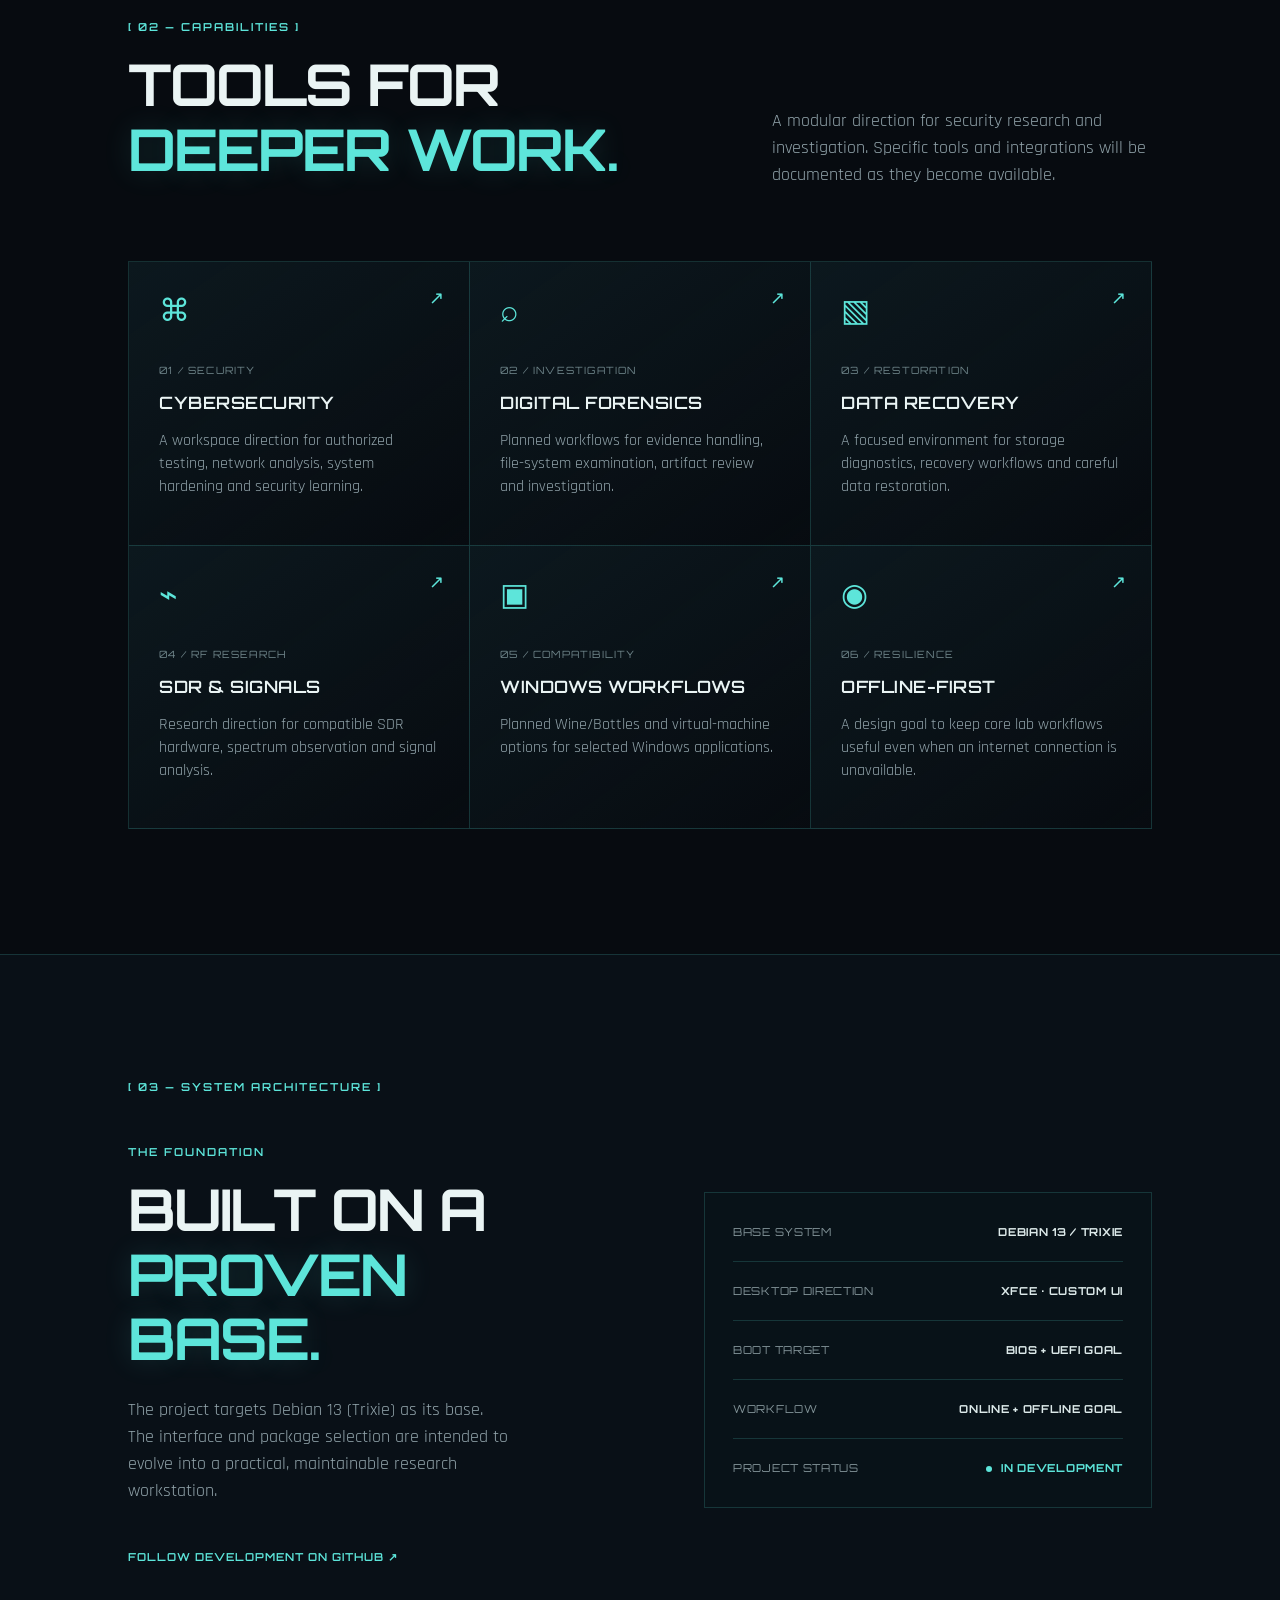
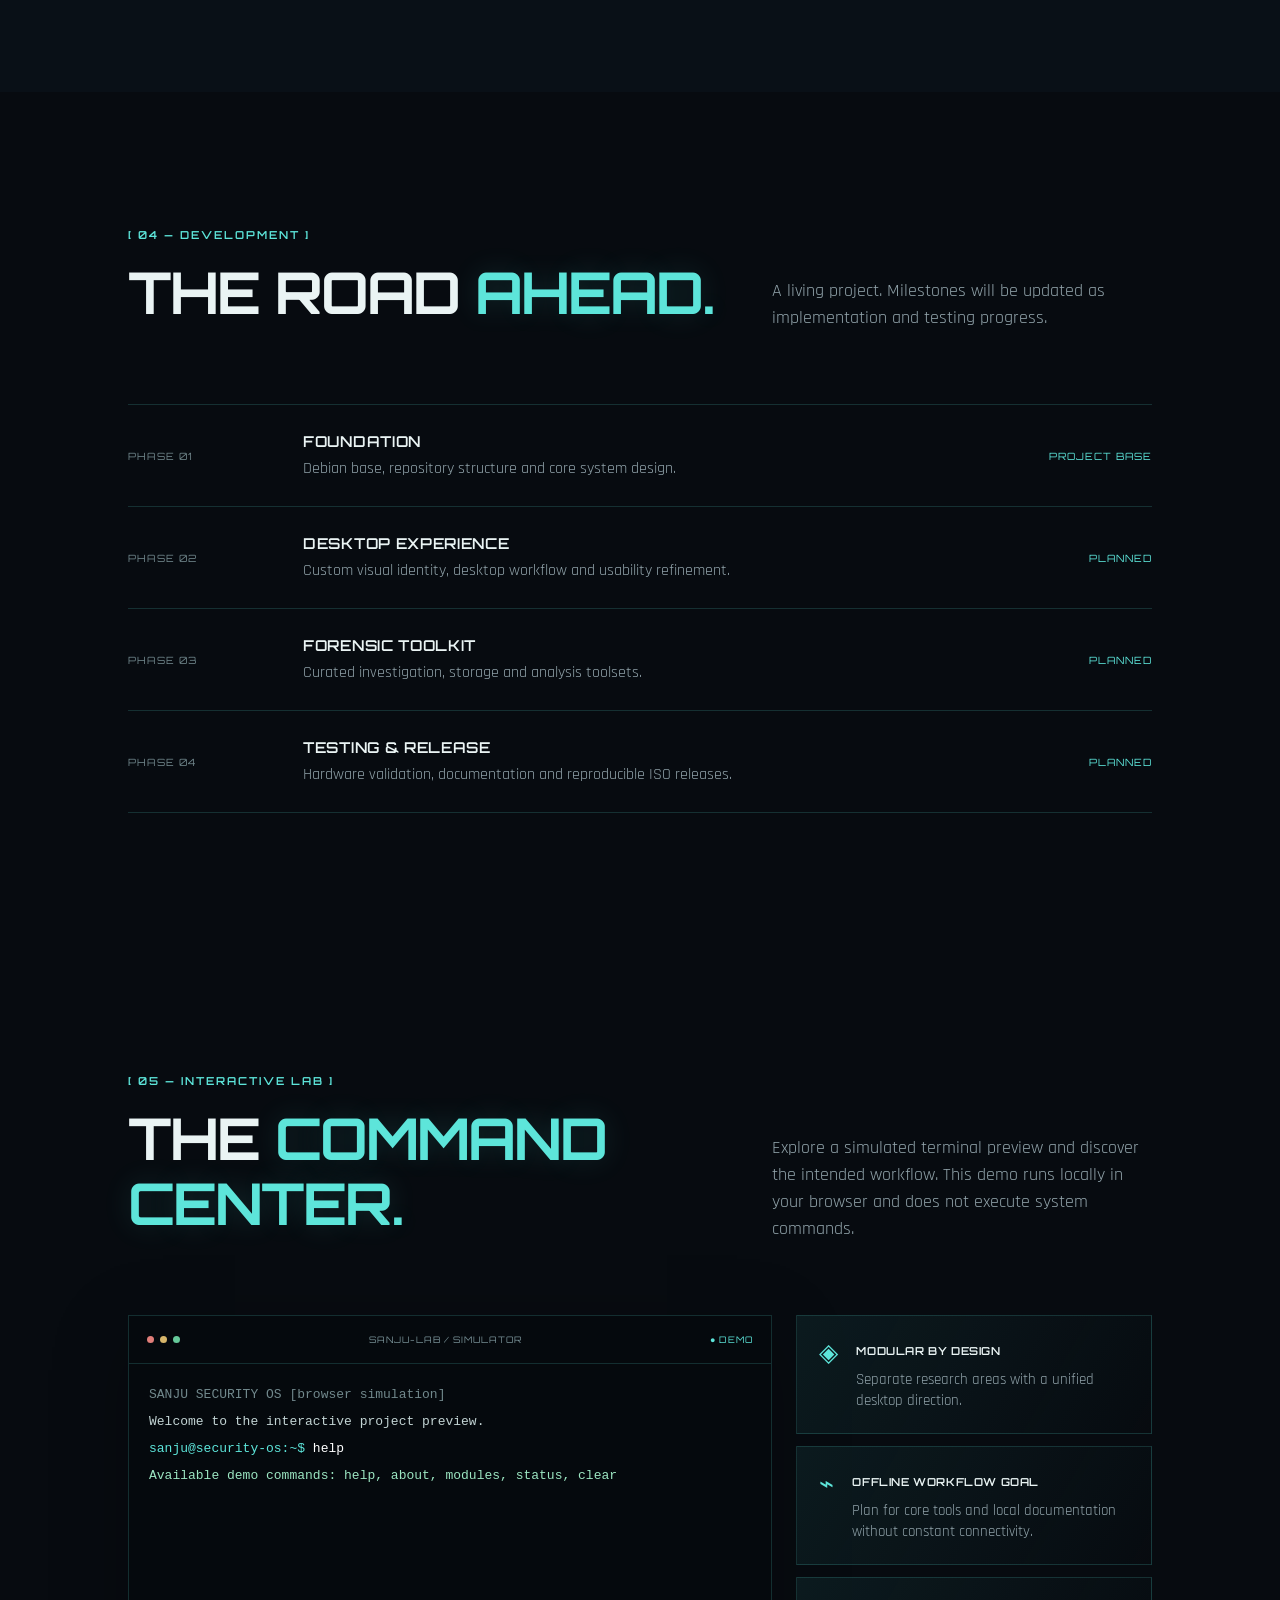
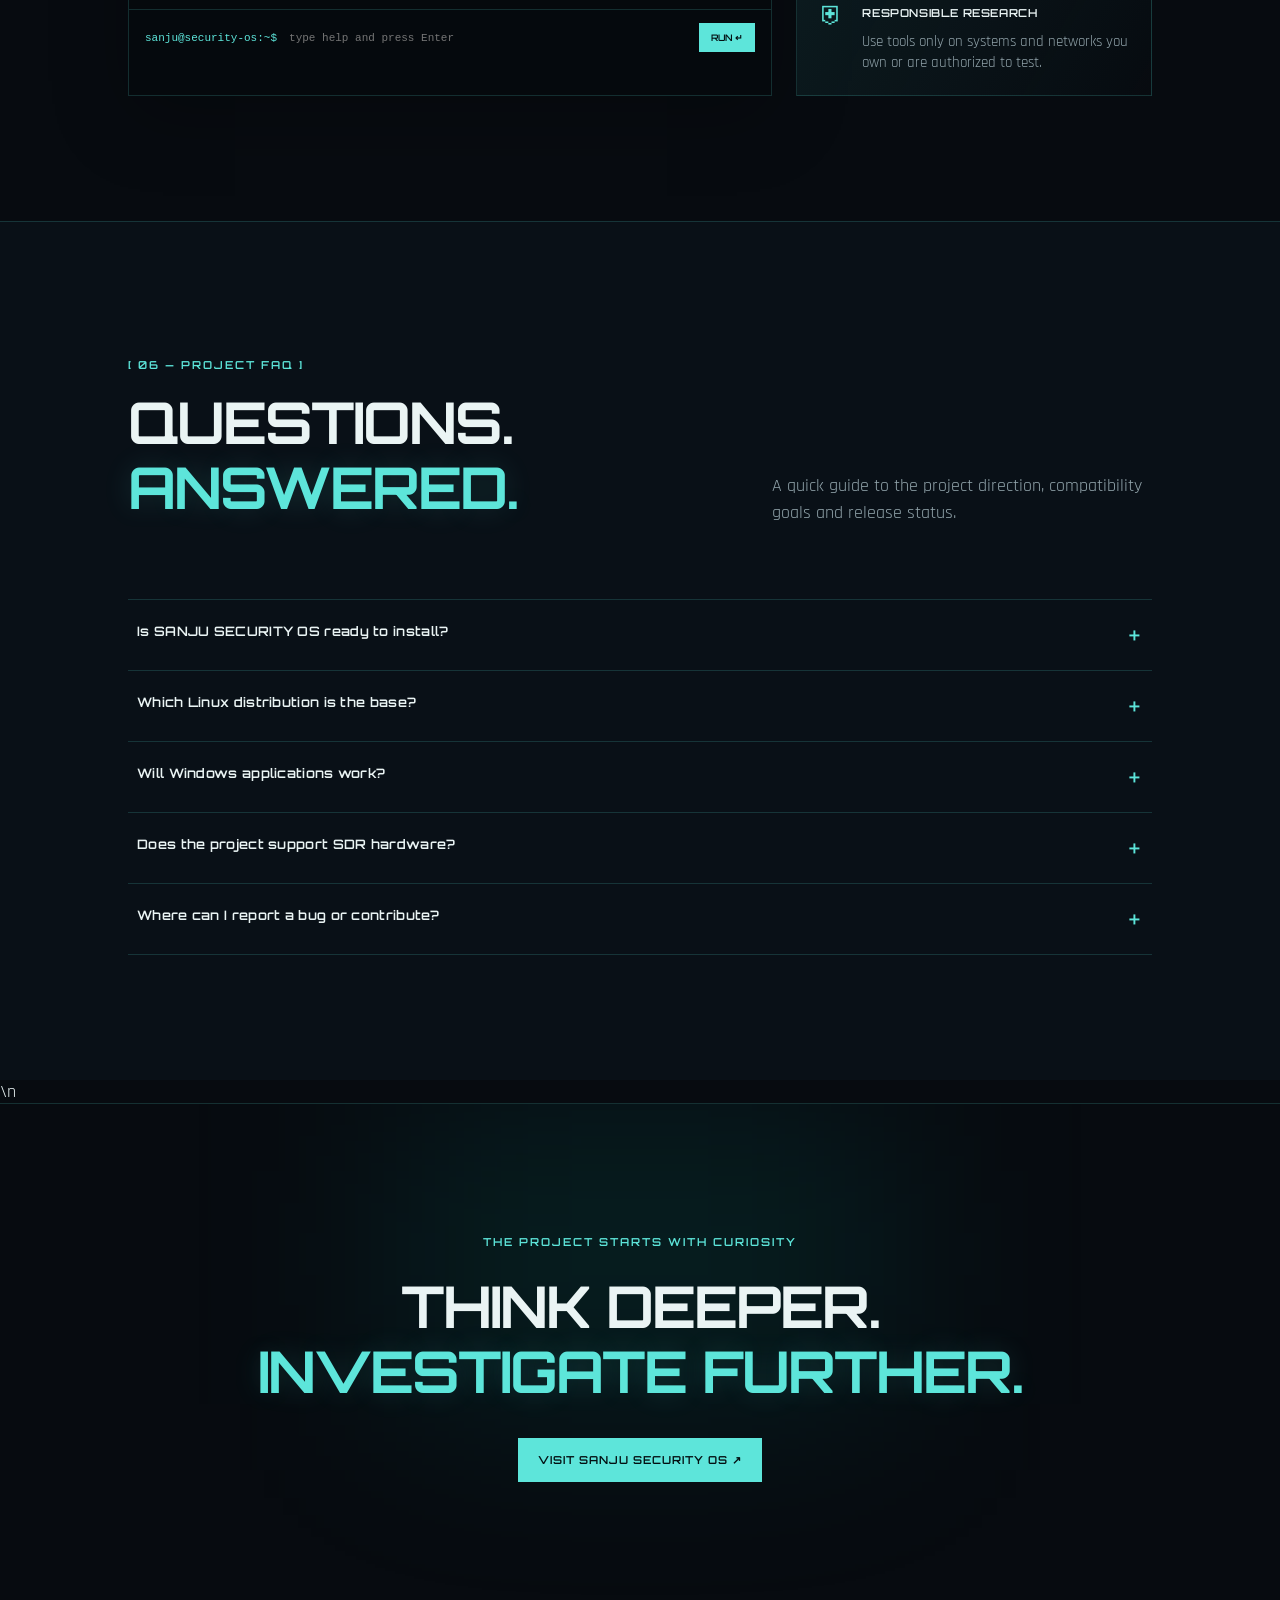
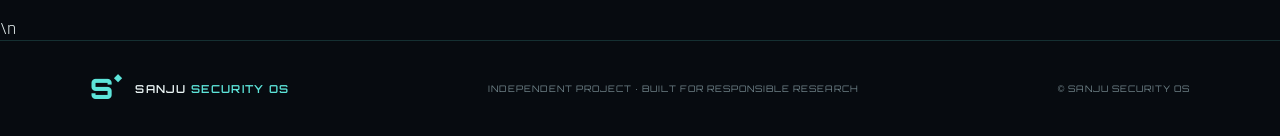
==== commit 700b1aac: "Link 3D desktop lab from main navigation" ====
--- a/index.html
+++ b/index.html
@@ -17,7 +17,7 @@
     <a class="brand" href="#home" aria-label="SANJU SECURITY OS home"><span class="brand-mark">S<span>◆</span></span><span>SANJU <b>SECURITY OS</b></span></a>
     <button class="menu-toggle" aria-label="Toggle navigation" aria-expanded="false">☰</button>
     <nav class="nav">
-      <a href="#features">CAPABILITIES</a><a href="#architecture">ARCHITECTURE</a><a href="#roadmap">ROADMAP</a><a href="#command-center">LAB DEMO</a><a class="nav-cta" href="https://github.com/sanju-codes/SANJU-OS" target="_blank" rel="noreferrer">VIEW PROJECT ↗</a>
+      <a href="#features">CAPABILITIES</a><a href="#architecture">ARCHITECTURE</a><a href="#roadmap">ROADMAP</a><a href="#command-center">LAB DEMO</a><a href="desktop-lab.html">3D DESKTOP</a><a class="nav-cta" href="https://github.com/sanju-codes/SANJU-OS" target="_blank" rel="noreferrer">VIEW PROJECT ↗</a>
     </nav>
   </header>
 
--- a/style.css
+++ b/style.css
@@ -2,3 +2,8 @@
 @media(max-width:900px){.topbar{padding:0 6vw}.nav{gap:18px}.hero{padding-left:7vw;padding-right:7vw}.hero-copy{width:65%}.core-wrap{right:-13vw;opacity:.65}.section-pad{padding:95px 7vw}.feature-grid{grid-template-columns:repeat(2,1fr)}.hero-bottom{left:7vw;right:7vw}.intro{grid-template-columns:1fr;gap:15px}.architecture-content{gap:5vw}}
 @media(max-width:640px){body{font-size:16px}.topbar{height:70px}.menu-toggle{display:block}.nav{display:none;position:absolute;top:69px;left:0;right:0;background:#081118;padding:22px 7vw 28px;flex-direction:column;align-items:stretch;border-bottom:1px solid var(--line)}.nav.open{display:flex}.nav a{padding:10px 0}.nav .nav-cta{text-align:center}.hero{height:auto;min-height:790px;padding:150px 7vw 100px;align-items:flex-start}.hero-copy{width:100%}.hero:after{background:linear-gradient(180deg,rgba(7,11,16,.1),var(--bg) 76%)}h1{font-size:clamp(48px,14vw,76px);margin:25px 0}.hero-lead{font-size:21px}.core-wrap{width:100vw;right:-28vw;top:57%;opacity:.33}.hero-meta{gap:12px;flex-wrap:wrap;margin-top:35px;font-size:8px}.hero-bottom{font-size:8px;bottom:20px}.section-pad{padding:78px 7vw}.section-head{display:block;margin-bottom:35px}.section-head .section-desc{margin-top:15px}.intro-text{font-size:19px}.feature-grid{grid-template-columns:1fr}.feature-card{min-height:220px;padding:25px}.architecture-content{grid-template-columns:1fr;gap:35px}.spec-panel{padding:5px 18px}.spec-row{font-size:9px}.milestone{grid-template-columns:75px 1fr;gap:12px;padding:22px 0}.milestone-state{grid-column:2;text-align:left;font-size:9px}.milestone h3{font-size:12px}.milestone p{font-size:14px}.closing{padding:85px 7vw 95px}footer{padding:28px 7vw;flex-wrap:wrap}footer p{order:3;width:100%;text-align:left}footer>span{font-size:8px}}
 @media(prefers-reduced-motion:reduce){html{scroll-behavior:auto}*,*:before,*:after{animation-duration:.01ms!important;animation-iteration-count:1!important;transition-duration:.01ms!important}}
+
+/* Interactive lab, FAQ and accessibility enhancements */
+.lab-grid{display:grid;grid-template-columns:1.45fr .8fr;gap:24px;align-items:stretch}.terminal-card{border:1px solid var(--line);background:#05090d;box-shadow:0 20px 70px rgba(0,0,0,.25);min-width:0}.terminal-top{height:48px;border-bottom:1px solid var(--line);display:flex;align-items:center;justify-content:space-between;padding:0 18px;color:#789096;font:9px var(--display);letter-spacing:1px}.terminal-dots{display:flex;gap:6px}.terminal-dots i{width:7px;height:7px;border-radius:50%;background:#42656a}.terminal-dots i:first-child{background:#e17e79}.terminal-dots i:nth-child(2){background:#d7b66b}.terminal-dots i:nth-child(3){background:#66c99a}.terminal-live{color:var(--cyan)}.terminal-body{height:245px;overflow:auto;padding:20px;font:13px/1.7 ui-monospace,SFMono-Regular,monospace;color:#c2d3d3}.terminal-body p{margin:0 0 5px;overflow-wrap:anywhere}.term-muted{color:#71888c}.term-prompt{color:var(--cyan)}.term-command{color:#fff}.term-success{color:#9ce6c2}.term-error{color:#ff9c91}.terminal-input-row{display:flex;gap:10px;align-items:center;padding:13px 16px;border-top:1px solid var(--line);font:11px ui-monospace,monospace}.terminal-input-row label{color:var(--cyan);white-space:nowrap}.terminal-input-row input{flex:1;min-width:0;background:transparent;border:0;outline:0;color:#eaf4f4;font:inherit}.terminal-input-row button{background:var(--cyan);border:0;padding:9px 12px;color:#031012;font:600 9px var(--display);cursor:pointer}.lab-side{display:flex;flex-direction:column;justify-content:space-between;gap:12px}.lab-stat{display:flex;gap:18px;padding:22px;border:1px solid var(--line);background:linear-gradient(120deg,rgba(15,39,43,.55),rgba(7,11,16,.35));flex:1}.lab-stat-icon{font-size:25px;color:var(--cyan)}.lab-stat b{font:600 11px var(--display);letter-spacing:.6px}.lab-stat p{color:var(--muted);font-size:15px;line-height:1.4;margin:8px 0 0}.faq{background:#091017;border-top:1px solid var(--line)}.faq-list{border-top:1px solid var(--line)}.faq-list details{border-bottom:1px solid var(--line);padding:0 4px}.faq-list summary{cursor:pointer;list-style:none;padding:23px 5px;display:flex;justify-content:space-between;gap:20px;font:600 13px var(--display);letter-spacing:.3px}.faq-list summary::-webkit-details-marker{display:none}.faq-list summary span{color:var(--cyan);font-size:18px;transition:transform .2s}.faq-list details[open] summary span{transform:rotate(45deg)}.faq-list details p{color:var(--muted);line-height:1.6;max-width:780px;margin:0;padding:0 5px 24px}.back-to-top{position:fixed;right:22px;bottom:22px;z-index:20;width:42px;height:42px;border:1px solid var(--cyan);background:rgba(7,11,16,.88);color:var(--cyan);font-size:20px;cursor:pointer;opacity:0;pointer-events:none;transform:translateY(8px);transition:.2s}.back-to-top.visible{opacity:1;pointer-events:auto;transform:translateY(0)}.reveal{opacity:0;transform:translateY(18px);transition:opacity .65s ease,transform .65s ease}.reveal.is-visible{opacity:1;transform:none}a:focus-visible,button:focus-visible,input:focus-visible,summary:focus-visible{outline:2px solid var(--cyan);outline-offset:4px}
+@media(max-width:760px){.lab-grid{grid-template-columns:1fr}.lab-side{display:grid;grid-template-columns:1fr}.terminal-body{height:220px}.terminal-input-row{flex-wrap:wrap}.terminal-input-row label{font-size:10px}.terminal-input-row input{font-size:12px}}
+@media(prefers-reduced-motion:reduce){.reveal{opacity:1;transform:none;transition:none}}
